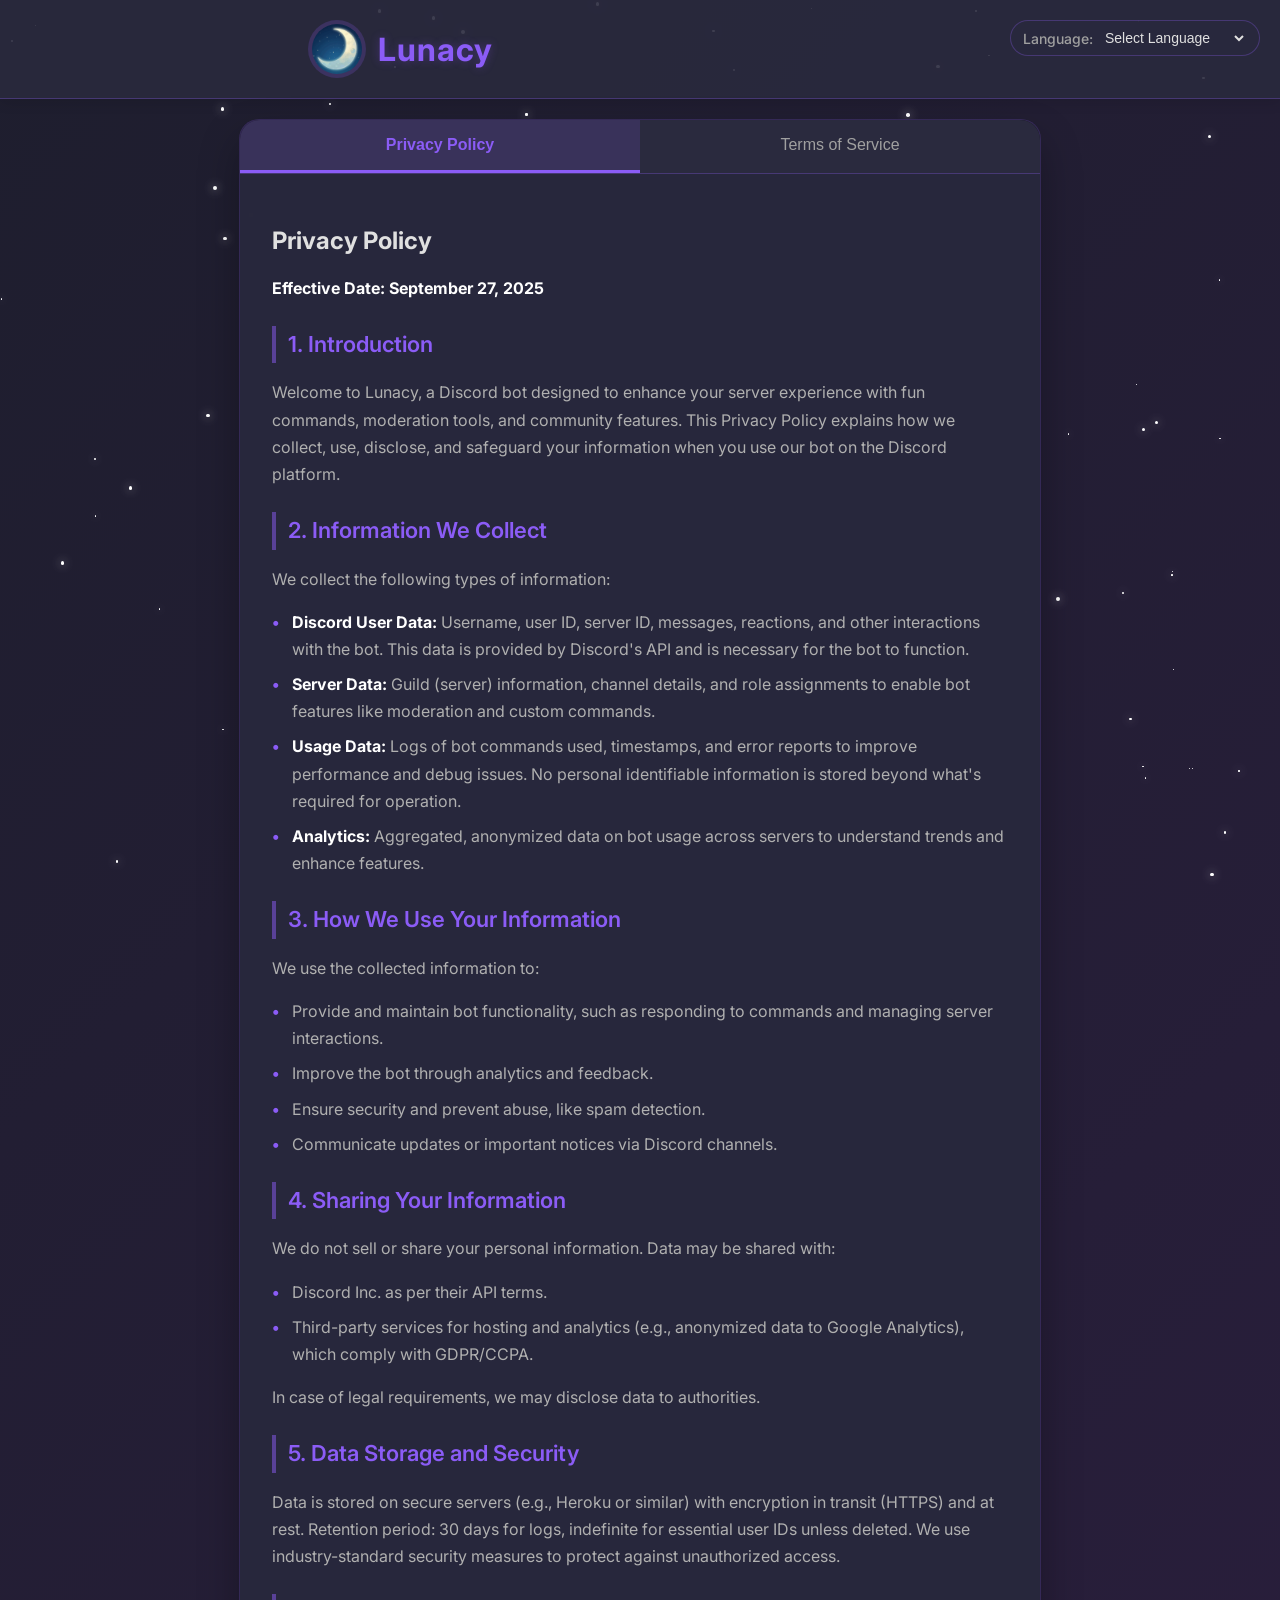
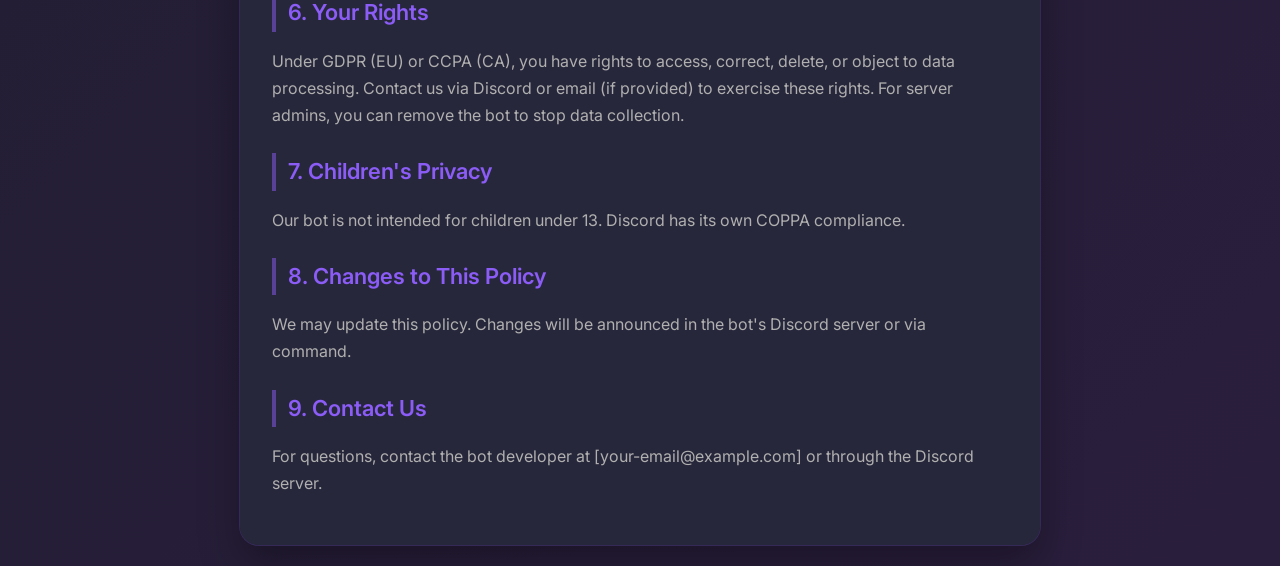
==== index.html @ caac95aa "Add files via upload" ====
<!DOCTYPE html>
<html lang="en">
<head>
    <meta charset="UTF-8">
    <meta name="viewport" content="width=device-width, initial-scale=1.0">
    <title>Lunacy - Legal Pages</title>
    <link rel="stylesheet" href="style.css">
</head>
<body>
    <header class="header">
        <div class="logo-container">
            <img src="assets/logo.png" alt="Lunacy Logo" class="logo">
            <h1 class="logo-text">Lunacy</h1>
        </div>
        <div class="language-selector">
            <label for="language-select">Language:</label>
            <select id="language-select" onchange="changeLanguage(event)">
                <option value="">Select Language</option>
            </select>
        </div>
    </header>
    
    <div class="tab-container">
        <div class="tab-buttons" role="tablist">
            <button 
                class="tab-button active" 
                role="tab" 
                aria-selected="true" 
                aria-controls="privacy" 
                id="privacy-tab"
                onclick="openTab(event, 'privacy')"
                tabindex="0"
            >
                Privacy Policy
            </button>
            <button 
                class="tab-button" 
                role="tab" 
                aria-selected="false" 
                aria-controls="terms" 
                id="terms-tab"
                onclick="openTab(event, 'terms')"
                tabindex="-1"
            >
                Terms of Service
            </button>
        </div>
        
        <div id="privacy" class="tab-content active" role="tabpanel" aria-labelledby="privacy-tab">
            <h2>Privacy Policy</h2>
            <div class="legal-content">
                <p><strong>Effective Date: September 27, 2025</strong></p>
                
                <h3>1. Introduction</h3>
                <p>Welcome to Lunacy, a Discord bot designed to enhance your server experience with fun commands, moderation tools, and community features. This Privacy Policy explains how we collect, use, disclose, and safeguard your information when you use our bot on the Discord platform.</p>
                
                <h3>2. Information We Collect</h3>
                <p>We collect the following types of information:</p>
                <ul>
                    <li><strong>Discord User Data:</strong> Username, user ID, server ID, messages, reactions, and other interactions with the bot. This data is provided by Discord's API and is necessary for the bot to function.</li>
                    <li><strong>Server Data:</strong> Guild (server) information, channel details, and role assignments to enable bot features like moderation and custom commands.</li>
                    <li><strong>Usage Data:</strong> Logs of bot commands used, timestamps, and error reports to improve performance and debug issues. No personal identifiable information is stored beyond what's required for operation.</li>
                    <li><strong>Analytics:</strong> Aggregated, anonymized data on bot usage across servers to understand trends and enhance features.</li>
                </ul>
                
                <h3>3. How We Use Your Information</h3>
                <p>We use the collected information to:</p>
                <ul>
                    <li>Provide and maintain bot functionality, such as responding to commands and managing server interactions.</li>
                    <li>Improve the bot through analytics and feedback.</li>
                    <li>Ensure security and prevent abuse, like spam detection.</li>
                    <li>Communicate updates or important notices via Discord channels.</li>
                </ul>
                
                <h3>4. Sharing Your Information</h3>
                <p>We do not sell or share your personal information. Data may be shared with:</p>
                <ul>
                    <li>Discord Inc. as per their API terms.</li>
                    <li>Third-party services for hosting and analytics (e.g., anonymized data to Google Analytics), which comply with GDPR/CCPA.</li>
                </ul>
                <p>In case of legal requirements, we may disclose data to authorities.</p>
                
                <h3>5. Data Storage and Security</h3>
                <p>Data is stored on secure servers (e.g., Heroku or similar) with encryption in transit (HTTPS) and at rest. Retention period: 30 days for logs, indefinite for essential user IDs unless deleted. We use industry-standard security measures to protect against unauthorized access.</p>
                
                <h3>6. Your Rights</h3>
                <p>Under GDPR (EU) or CCPA (CA), you have rights to access, correct, delete, or object to data processing. Contact us via Discord or email (if provided) to exercise these rights. For server admins, you can remove the bot to stop data collection.</p>
                
                <h3>7. Children's Privacy</h3>
                <p>Our bot is not intended for children under 13. Discord has its own COPPA compliance.</p>
                
                <h3>8. Changes to This Policy</h3>
                <p>We may update this policy. Changes will be announced in the bot's Discord server or via command.</p>
                
                <h3>9. Contact Us</h3>
                <p>For questions, contact the bot developer at [your-email@example.com] or through the Discord server.</p>
            </div>
        </div>
        
        <div id="terms" class="tab-content" role="tabpanel" aria-labelledby="terms-tab">
            <h2>Terms of Service</h2>
            <div class="legal-content">
                <p><strong>Effective Date: September 27, 2025</strong></p>
                
                <h3>1. Acceptance of Terms</h3>
                <p>By inviting Lunacy to your Discord server or using its commands, you agree to these Terms of Service ("Terms"). If you disagree, do not use the bot. Server admins are responsible for compliance in their servers.</p>
                
                <h3>2. Description of Service</h3>
                <p>Lunacy is a Discord bot providing entertainment, moderation, utility commands, and community tools. Features include fun responses, role management, and custom integrations, subject to Discord's API limits.</p>
                
                <h3>3. User Eligibility</h3>
                <p>You must be at least 13 years old and comply with Discord's Terms. The bot is for non-commercial use only.</p>
                
                <h3>4. User Conduct</h3>
                <p>You agree not to:</p>
                <ul>
                    <li>Use the bot for illegal activities, harassment, or spam.</li>
                    <li>Reverse engineer, modify, or distribute the bot's code.</li>
                    <li>Overload servers or violate rate limits.</li>
                    <li>Impersonate others or spread misinformation.</li>
                </ul>
                <p>We reserve the right to ban users or remove the bot from servers violating these Terms.</p>
                
                <h3>5. Intellectual Property</h3>
                <p>Lunacy and its features are owned by the developer. You may not copy or claim ownership. Discord trademarks are owned by Discord Inc.</p>
                
                <h3>6. Disclaimers and Limitations</h3>
                <p>The bot is provided "as is" without warranties. We are not liable for data loss, downtime, or indirect damages. Liability is limited to $100. Use at your own risk.</p>
                
                <h3>7. Termination</h3>
                <p>We may suspend or terminate access at any time for violations. You can remove the bot from your server.</p>
                
                <h3>8. Governing Law</h3>
                <p>These Terms are governed by the laws of [Your Country/State, e.g., Russia]. Disputes resolved in [Your Jurisdiction] courts.</p>
                
                <h3>9. Changes to Terms</h3>
                <p>We may update these Terms. Continued use constitutes acceptance.</p>
                
                <h3>10. Contact Us</h3>
                <p>For issues, contact [your-email@example.com] or the Discord support server.</p>
            </div>
        </div>
    </div>
    
    <script src="script.js"></script>
</body>
</html>
---- style.css ----
@import url('https://fonts.googleapis.com/css2?family=Inter:wght@400;500;600&display=swap');

body {
  font-family: 'Inter', sans-serif;
  background: linear-gradient(135deg, #1e1e2e 0%, #2a1e3d 100%);
  color: #e0e0e0;
  margin: 0;
  padding: 0;
  min-height: 100vh;
  position: relative;
  overflow-x: hidden;
}

.stars {
  position: fixed;
  top: 0;
  left: 0;
  width: 100%;
  height: 100%;
  pointer-events: none;
  z-index: -1;
}

.star {
  position: absolute;
  background: #ffffff;
  border-radius: 50%;
  box-shadow: 0 0 10px rgba(255, 255, 255, 0.8);
  animation: twinkle 2s ease-in-out infinite alternate, move 20s linear infinite;
}

@keyframes twinkle {
  0% {
    opacity: 0.3;
    transform: scale(1);
  }
  100% {
    opacity: 1;
    transform: scale(1.2);
  }
}

@keyframes move {
  0% {
    transform: translateY(100vh) translateX(0);
  }
  100% {
    transform: translateY(-100px) translateX(100vw);
  }
}

.header {
  background: rgba(42, 42, 62, 0.9);
  border-bottom: 1px solid rgba(139, 92, 246, 0.3);
  padding: 20px 0;
  text-align: center;
  box-shadow: 0 4px 12px rgba(0, 0, 0, 0.1);
  position: relative;
  z-index: 1;
}

.logo-container {
  display: flex;
  align-items: center;
  justify-content: center;
  gap: 12px;
  max-width: 800px;
  margin: 0 auto 0 0;
}

.logo {
  height: 50px;
  width: auto;
  border-radius: 50%;
  background: rgba(139, 92, 246, 0.2);
  padding: 4px;
  transition: transform 0.3s ease;
}

.logo:hover {
  transform: scale(1.05);
}

.logo-text {
  font-size: 32px;
  font-weight: 700;
  color: #8b5cf6;
  margin: 0;
  text-shadow: 0 0 10px rgba(139, 92, 246, 0.3);
  letter-spacing: 1px;
}

.language-selector {
  position: absolute;
  top: 20px;
  right: 20px;
  display: flex;
  align-items: center;
  gap: 8px;
  background: rgba(42, 42, 62, 0.8);
  padding: 8px 12px;
  border-radius: 20px;
  border: 1px solid rgba(139, 92, 246, 0.3);
}

.language-selector label {
  color: #a0a0a0;
  font-size: 14px;
  font-weight: 500;
}

.language-selector select {
  background: transparent;
  border: none;
  color: #e0e0e0;
  font-size: 14px;
  cursor: pointer;
  outline: none;
}

.language-selector select option {
  background: #2a2a3e;
  color: #e0e0e0;
}

.tab-container {
  max-width: 800px;
  margin: 20px auto;
  padding: 0;
  background: rgba(30, 30, 46, 0.8);
  border-radius: 20px;
  box-shadow: 0 20px 40px rgba(0, 0, 0, 0.3);
  overflow: hidden;
  backdrop-filter: blur(10px);
  border: 1px solid rgba(139, 92, 246, 0.2);
  position: relative;
  z-index: 1;
}

.tab-buttons {
  display: flex;
  background: #2a2a3e;
  border-bottom: 1px solid rgba(139, 92, 246, 0.3);
  margin: 0;
  padding: 0;
  border-radius: 20px 20px 0 0;
}

.tab-button {
  background-color: transparent;
  border: none;
  outline: none;
  cursor: pointer;
  padding: 16px 24px;
  transition: all 0.3s ease;
  border-bottom: 3px solid transparent;
  font-size: 16px;
  font-weight: 500;
  color: #a0a0a0;
  flex: 1;
  position: relative;
  overflow: hidden;
}

.tab-button::before {
  content: '';
  position: absolute;
  top: 0;
  left: -100%;
  width: 100%;
  height: 100%;
  background: linear-gradient(90deg, transparent, rgba(139, 92, 246, 0.1), transparent);
  transition: left 0.5s;
}

.tab-button:hover::before {
  left: 100%;
}

.tab-button:hover {
  color: #ffffff;
  background: rgba(139, 92, 246, 0.1);
  border-bottom-color: rgba(139, 92, 246, 0.5);
}

.tab-button.active {
  color: #8b5cf6;
  background: rgba(139, 92, 246, 0.15);
  border-bottom-color: #8b5cf6;
  font-weight: 600;
}

.tab-button:focus {
  outline: 2px solid #8b5cf6;
  outline-offset: -2px;
}

.tab-content {
  display: none;
  padding: 32px;
  background: rgba(42, 42, 62, 0.9);
  transition: all 0.3s ease;
  opacity: 0;
  transform: translateY(10px);
}

.tab-content.active {
  display: block;
  opacity: 1;
  transform: translateY(0);
}

.legal-content {
  line-height: 1.7;
}

.legal-content h2 {
  color: #ffffff;
  margin-top: 0;
  font-size: 28px;
  font-weight: 600;
  border-bottom: 2px solid rgba(139, 92, 246, 0.3);
  padding-bottom: 10px;
  margin-bottom: 20px;
}

.legal-content h3 {
  color: #8b5cf6;
  font-size: 22px;
  font-weight: 600;
  margin-top: 24px;
  margin-bottom: 12px;
  border-left: 4px solid rgba(139, 92, 246, 0.5);
  padding-left: 12px;
}

.legal-content p {
  color: #b0b0b0;
  font-size: 16px;
  margin-bottom: 16px;
}

.legal-content strong {
  color: #ffffff;
}

.legal-content ul {
  list-style-type: none;
  padding-left: 0;
}

.legal-content li {
  color: #b0b0b0;
  font-size: 16px;
  margin-bottom: 8px;
  padding-left: 20px;
  position: relative;
}

.legal-content li::before {
  content: "•";
  color: #8b5cf6;
  font-weight: bold;
  position: absolute;
  left: 0;
}

/* Responsive Design */
@media (max-width: 768px) {
  .header {
    padding: 16px 0;
    text-align: center;
  }

  .logo-container {
    margin: 0 auto;
    justify-content: center;
  }

  .language-selector {
    position: static;
    margin-top: 10px;
    justify-content: center;
  }

  .logo {
    height: 40px;
  }

  .logo-text {
    font-size: 24px;
  }

  .tab-container {
    margin: 10px 20px;
    border-radius: 16px;
  }

  .tab-buttons {
    flex-direction: column;
    border-radius: 16px 16px 0 0;
  }

  .tab-button {
    flex: none;
    padding: 14px 20px;
    border-bottom: none;
    border-right: 3px solid transparent;
  }

  .tab-button.active {
    border-right-color: #8b5cf6;
    border-bottom-color: transparent;
  }

  .tab-button:hover {
    border-right-color: rgba(139, 92, 246, 0.5);
  }

  .tab-content {
    padding: 24px;
    border-radius: 0 0 16px 16px;
  }

  .legal-content h2 {
    font-size: 24px;
  }

  .legal-content h3 {
    font-size: 20px;
  }

  .legal-content p,
  .legal-content li {
    font-size: 15px;
  }
}

@media (max-width: 480px) {
  .logo-container {
    flex-direction: column;
    gap: 6px;
  }

  .logo-text {
    font-size: 20px;
  }

  .language-selector {
    flex-direction: column;
    gap: 4px;
    padding: 6px;
  }

  .tab-container {
    margin: 10px;
  }

  .tab-content {
    padding: 20px;
  }

  .legal-content p,
  .legal-content li {
    font-size: 14px;
  }
}
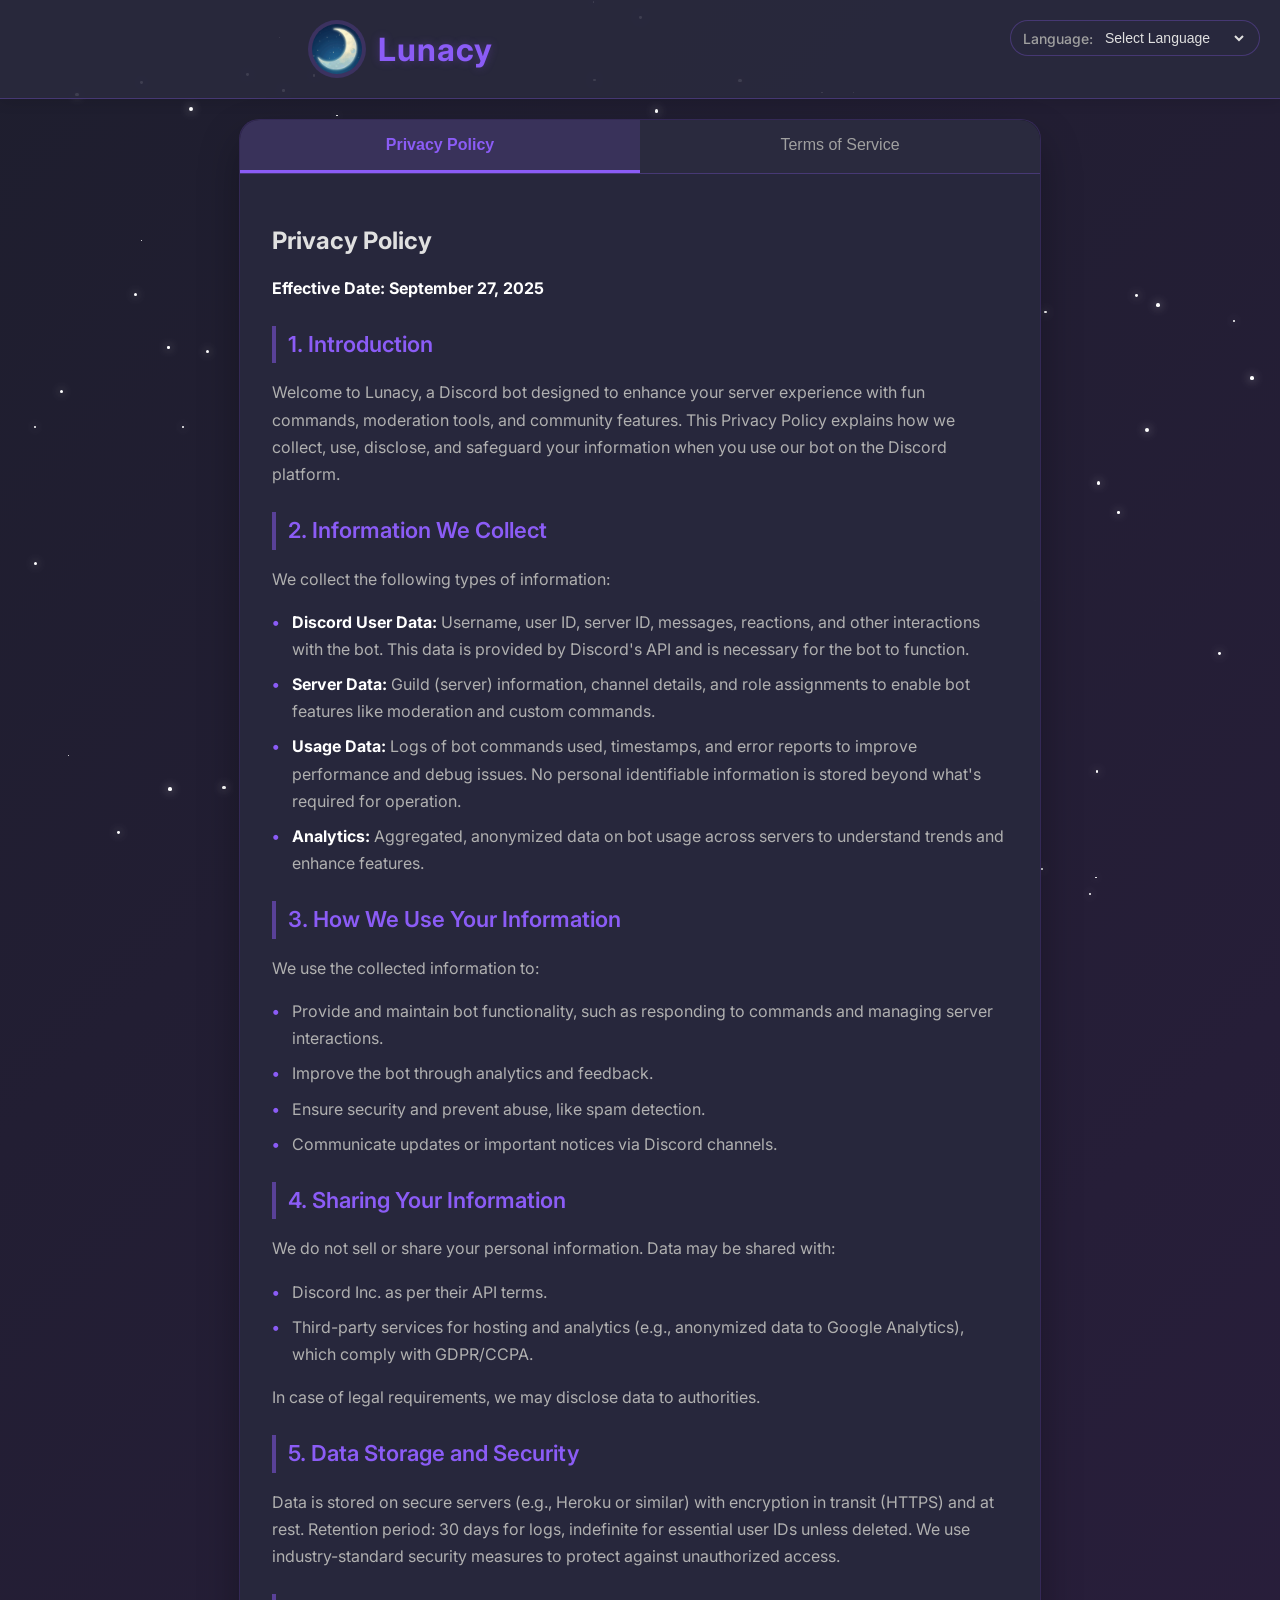
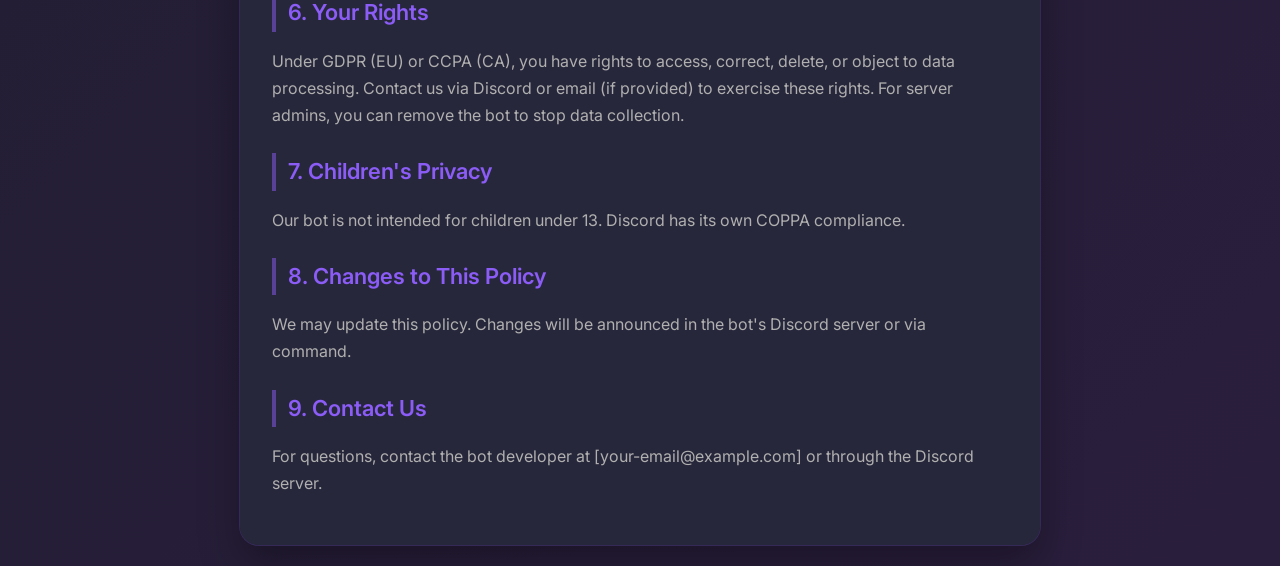
==== commit be962bd6: "Update index.html" ====
--- a/index.html
+++ b/index.html
@@ -5,6 +5,7 @@
     <meta name="viewport" content="width=device-width, initial-scale=1.0">
     <title>Lunacy - Legal Pages</title>
     <link rel="stylesheet" href="style.css">
+    <script type="text/javascript" src="//translate.google.com/translate_a/element.js?cb=googleTranslateElementInit"></script>
 </head>
 <body>
     <header class="header">
@@ -19,6 +20,8 @@
             </select>
         </div>
     </header>
+    
+    <div id="google_translate_element" class="gt-element"></div>
     
     <div class="tab-container">
         <div class="tab-buttons" role="tablist">
@@ -144,4 +147,4 @@
     
     <script src="script.js"></script>
 </body>
-</html>+</html>
